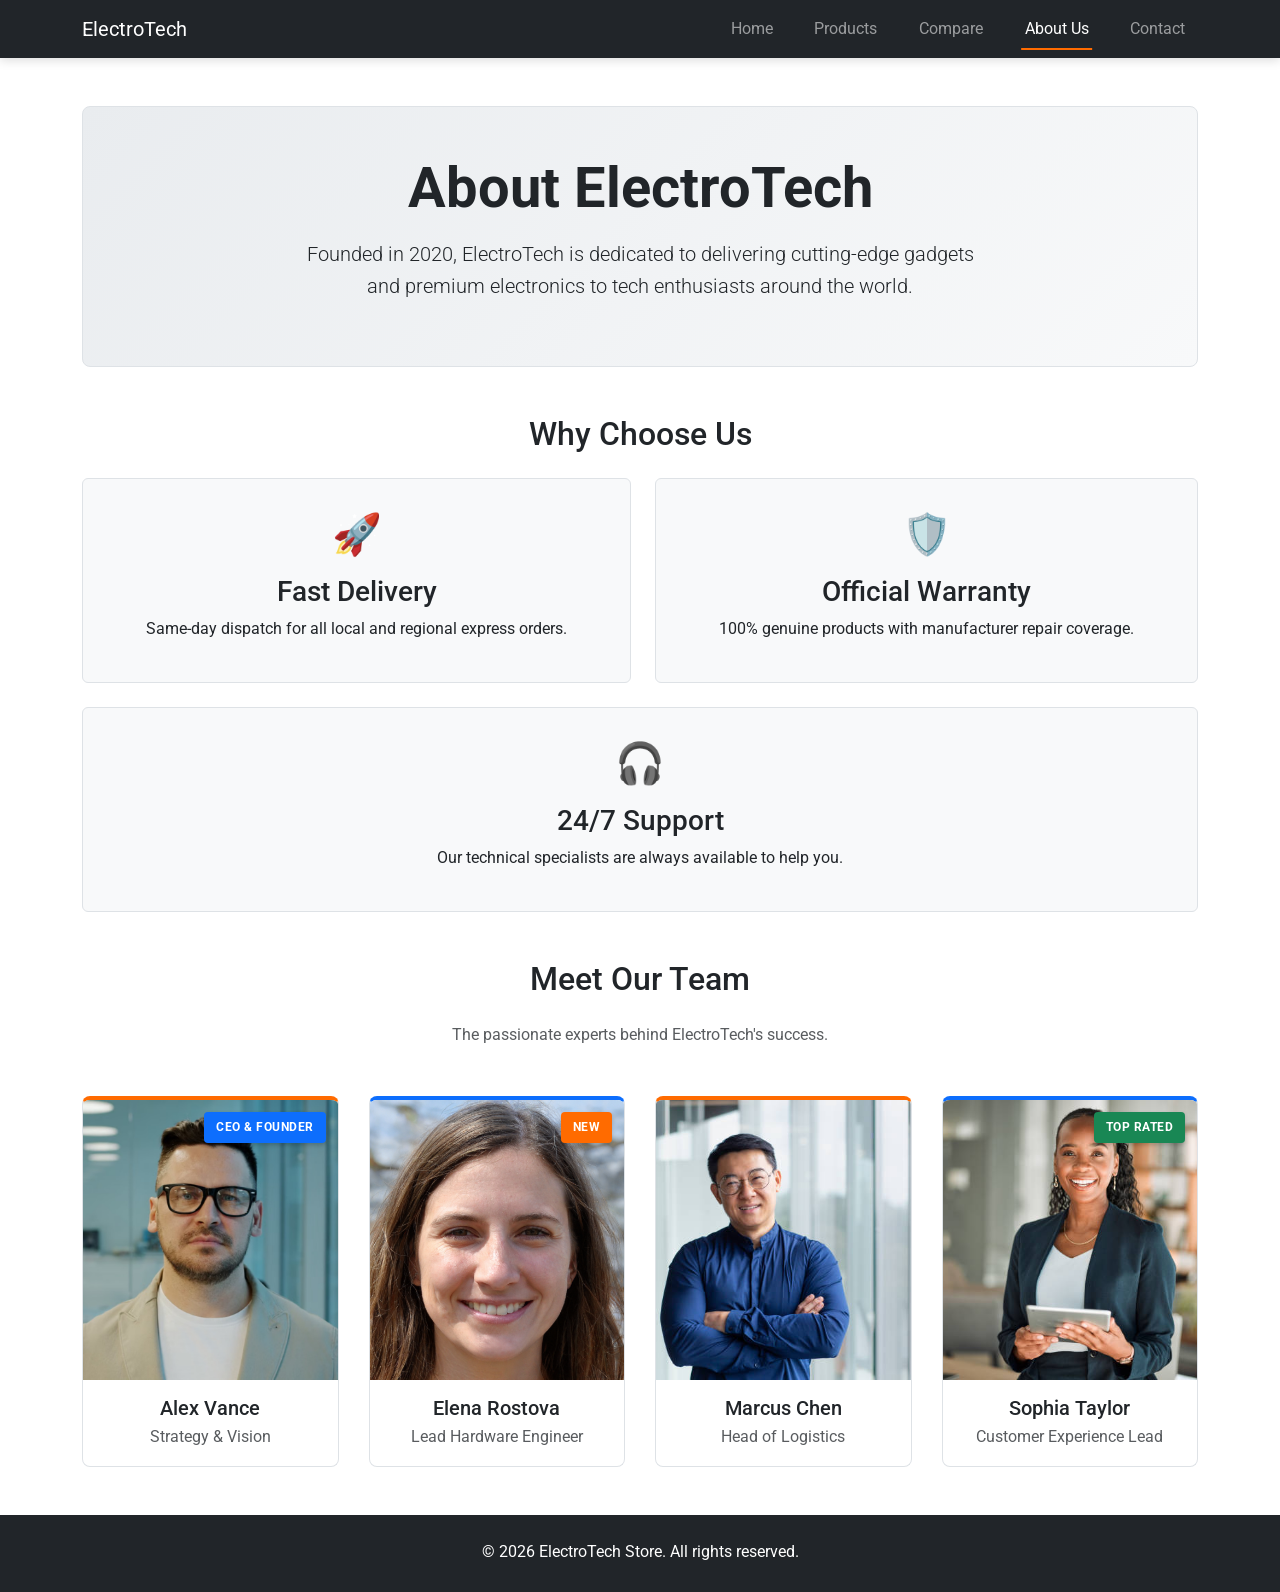
==== about.html @ 1ca1ad10 "Add about page layout and style.css design" ====
<!DOCTYPE html>
<html lang="en">
<head>
    <meta charset="UTF-8">
    <meta name="viewport" content="width=device-width, initial-scale=1.0">
    <title>ElectroTech - About Us & Team</title>
    <link rel="preconnect" href="https://fonts.googleapis.com">
    <link rel="preconnect" href="https://fonts.gstatic.com" crossorigin>
    <link href="https://fonts.googleapis.com/css2?family=Roboto:wght@300;400;700&display=swap" rel="stylesheet">
    <link href="https://cdn.jsdelivr.net/npm/bootstrap@5.3.0/dist/css/bootstrap.min.css" rel="stylesheet">
    <link rel="stylesheet" href="css/style.css">
</head>
<body>

    <header class="navbar navbar-expand-lg navbar-dark bg-dark sticky-top custom-header">
        <div class="container d-flex justify-content-between align-items-center">
            <a class="navbar-brand font-weight-bold" href="index.html">ElectroTech</a>
            <nav>
                <ul class="navbar-nav d-flex flex-row gap-3">
                    <li class="nav-item"><a class="nav-link" href="index.html">Home</a></li>
                    <li class="nav-item"><a class="nav-link" href="products.html">Products</a></li>
                    <li class="nav-item"><a class="nav-link" href="compare.html">Compare</a></li>
                    <li class="nav-item"><a class="nav-link active" href="about.html">About Us</a></li>
                    <li class="nav-item"><a class="nav-link" href="contact.html">Contact</a></li>
                </ul>
            </nav>
        </div>
    </header>

    <main class="container my-5">
        <section class="about-hero p-5 mb-5 rounded-3 text-center">
            <h1 class="display-4 fw-bold mb-3">About ElectroTech</h1>
            <p class="lead max-w-700 mx-auto">
                Founded in 2020, ElectroTech is dedicated to delivering cutting-edge gadgets and premium electronics to tech enthusiasts around the world.
            </p>
        </section>

        <section class="mb-5">
            <h2 class="text-center mb-4">Why Choose Us</h2>
            <div class="features-wrapper d-flex flex-wrap justify-content-between gap-4">
                <div class="feature-item flex-fill p-4 rounded text-center">
                    <div class="feature-icon mb-2">🚀</div>
                    <h3>Fast Delivery</h3>
                    <p>Same-day dispatch for all local and regional express orders.</p>
                </div>
                <div class="feature-item flex-fill p-4 rounded text-center">
                    <div class="feature-icon mb-2">🛡️</div>
                    <h3>Official Warranty</h3>
                    <p>100% genuine products with manufacturer repair coverage.</p>
                </div>
                <div class="feature-item flex-fill p-4 rounded text-center">
                    <div class="feature-icon mb-2">🎧</div>
                    <h3>24/7 Support</h3>
                    <p>Our technical specialists are always available to help you.</p>
                </div>
            </div>
        </section>

        <section class="my-5">
            <h2 class="text-center mb-4">Meet Our Team</h2>
            <p class="text-muted text-center mb-5">The passionate experts behind ElectroTech's success.</p>

            <div class="team-grid">
                <article class="team-card">
                    <div class="team-card__image-container">
                        <img src="img/team1.jpg" alt="Alex Vance Photo" loading="lazy">
                        <span class="badge-status badge-status--lead">CEO & Founder</span>
                    </div>
                    <div class="team-card__content p-3 text-center">
                        <h3 class="h5 mb-1">Alex Vance</h3>
                        <p class="text-muted mb-0">Strategy & Vision</p>
                    </div>
                </article>

                <article class="team-card">
                    <div class="team-card__image-container">
                        <img src="img/team2.jpg" alt="Elena Rostova Photo" loading="lazy">
                        <span class="badge-status badge-status--new">NEW</span>
                    </div>
                    <div class="team-card__content p-3 text-center">
                        <h3 class="h5 mb-1">Elena Rostova</h3>
                        <p class="text-muted mb-0">Lead Hardware Engineer</p>
                    </div>
                </article>

                <article class="team-card">
                    <div class="team-card__image-container">
                        <img src="img/team3.jpg" alt="Marcus Chen Photo" loading="lazy">
                    </div>
                    <div class="team-card__content p-3 text-center">
                        <h3 class="h5 mb-1">Marcus Chen</h3>
                        <p class="text-muted mb-0">Head of Logistics</p>
                    </div>
                </article>

                <article class="team-card">
                    <div class="team-card__image-container">
                        <img src="img/team4.jpg" alt="Sophia Taylor Photo" loading="lazy">
                        <span class="badge-status badge-status--top">TOP RATED</span>
                    </div>
                    <div class="team-card__content p-3 text-center">
                        <h3 class="h5 mb-1">Sophia Taylor</h3>
                        <p class="text-muted mb-0">Customer Experience Lead</p>
                    </div>
                </article>
            </div>
        </section>
    </main>

    <footer class="bg-dark text-white text-center py-4 mt-auto">
        <div class="container">
            <p class="mb-1">&copy; 2026 ElectroTech Store. All rights reserved.</p>
        </div>
    </footer>

</body>
</html>
---- css/style.css ----
:root {
  --primary-color: #0d6efd;
  --primary-hover: #0b5ed7;
  --secondary-color: #6c757d;
  --accent-color: #ff6b00;
  --accent-green: #198754;
  
  --bg-light: #f8f9fa;
  --bg-card: #ffffff;
  --border-color: #dee2e6;
  
  --text-dark: #212529;
  --text-muted: #6c757d;

  --font-base: 'Roboto', system-ui, -apple-system, sans-serif;

  --radius-sm: 4px;
  --radius-md: 8px;
  --radius-lg: 16px;

  --transition-fast: all 0.2s ease-in-out;
  --transition-normal: all 0.3s ease-in-out;
  --shadow-subtle: 0 4px 6px rgba(0, 0, 0, 0.05);
  --shadow-hover: 0 10px 20px rgba(0, 0, 0, 0.12);
}

body {
  font-family: var(--font-base);
  color: var(--text-dark);
  background-color: #ffffff;
  line-height: 1.6;
}

.custom-header {
  position: sticky;
  top: 0;
  z-index: 1030;
  box-shadow: 0 2px 10px rgba(0, 0, 0, 0.15);
}

.navbar-nav .nav-link {
  position: relative;
  transition: var(--transition-fast);
  padding: 0.5rem 0.8rem !important;
}

.navbar-nav .nav-link:hover,
.navbar-nav .nav-link:focus {
  color: #ffffff !important;
  outline: none;
}

.navbar-nav .nav-link::after {
  content: '';
  position: absolute;
  width: 0%;
  height: 2px;
  bottom: 0;
  left: 50%;
  background-color: var(--accent-color);
  transition: var(--transition-fast);
  transform: translateX(-50%);
}

.navbar-nav .nav-link:hover::after,
.navbar-nav .nav-link:focus::after,
.navbar-nav .nav-link.active::after {
  width: 80%;
}

.about-hero {
  background: linear-gradient(135deg, #e9ecef 0%, #f8f9fa 100%);
  border: 1px solid var(--border-color);
}

.max-w-700 {
  max-width: 700px;
}

.features-wrapper {
  display: flex;
  flex-wrap: wrap;
}

.feature-item {
  background-color: var(--bg-light);
  border: 1px solid var(--border-color);
  transition: var(--transition-normal);
  min-width: 250px;
}

.feature-item:hover {
  transform: translateY(-5px);
  box-shadow: var(--shadow-hover);
  border-color: var(--primary-color);
}

.feature-icon {
  font-size: 2.5rem;
}

.team-grid {
  display: grid;
  grid-template-columns: repeat(auto-fit, minmax(250px, 1fr));
  gap: 30px;
}

.team-card {
  background-color: var(--bg-card);
  border: 1px solid var(--border-color);
  border-radius: var(--radius-md);
  overflow: hidden;
  transition: var(--transition-normal);
  position: relative;
}

.team-card:hover {
  transform: translateY(-8px);
  box-shadow: var(--shadow-hover);
}

.team-card__image-container {
  position: relative;
  width: 100%;
  height: 280px;
  overflow: hidden;
  background-color: #e9ecef;
}

.team-card__image-container img {
  width: 100%;
  height: 100%;
  object-fit: cover;
  transition: var(--transition-normal);
}

.team-card:hover .team-card__image-container img {
  transform: scale(1.05);
}

.badge-status {
  position: absolute;
  top: 12px;
  right: 12px;
  padding: 6px 12px;
  font-size: 0.75rem;
  font-weight: 700;
  color: #ffffff;
  border-radius: var(--radius-sm);
  text-transform: uppercase;
  letter-spacing: 0.5px;
  box-shadow: 0 2px 4px rgba(0, 0, 0, 0.2);
}

.badge-status--lead {
  background-color: var(--primary-color);
}

.badge-status--new {
  background-color: var(--accent-color);
}

.badge-status--top {
  background-color: var(--accent-green);
}

.team-grid .team-card:nth-child(even) {
  border-top: 4px solid var(--primary-color);
}

.team-grid .team-card:nth-child(odd) {
  border-top: 4px solid var(--accent-color);
}

.table {
  border-color: var(--border-color);
}

.table tbody tr:nth-child(odd) {
  background-color: #ffffff;
}

.table tbody tr:nth-child(even) {
  background-color: rgba(13, 110, 253, 0.03);
}

.table tbody tr:hover {
  background-color: rgba(13, 110, 253, 0.08);
  transition: var(--transition-fast);
}

.table tbody tr:first-child td {
  font-weight: bold;
  color: var(--primary-color);
  font-size: 1.1rem;
}

.card {
  transition: var(--transition-normal);
  border-radius: var(--radius-md);
}

.card:hover {
  transform: translateY(-4px);
  box-shadow: var(--shadow-hover) !important;
}

.btn-success {
  background-color: var(--accent-green);
  border: none;
  transition: var(--transition-fast);
}

.btn-success:hover,
.btn-success:focus {
  background-color: #146c43;
  box-shadow: 0 0 0 0.25rem rgba(25, 135, 84, 0.4);
}
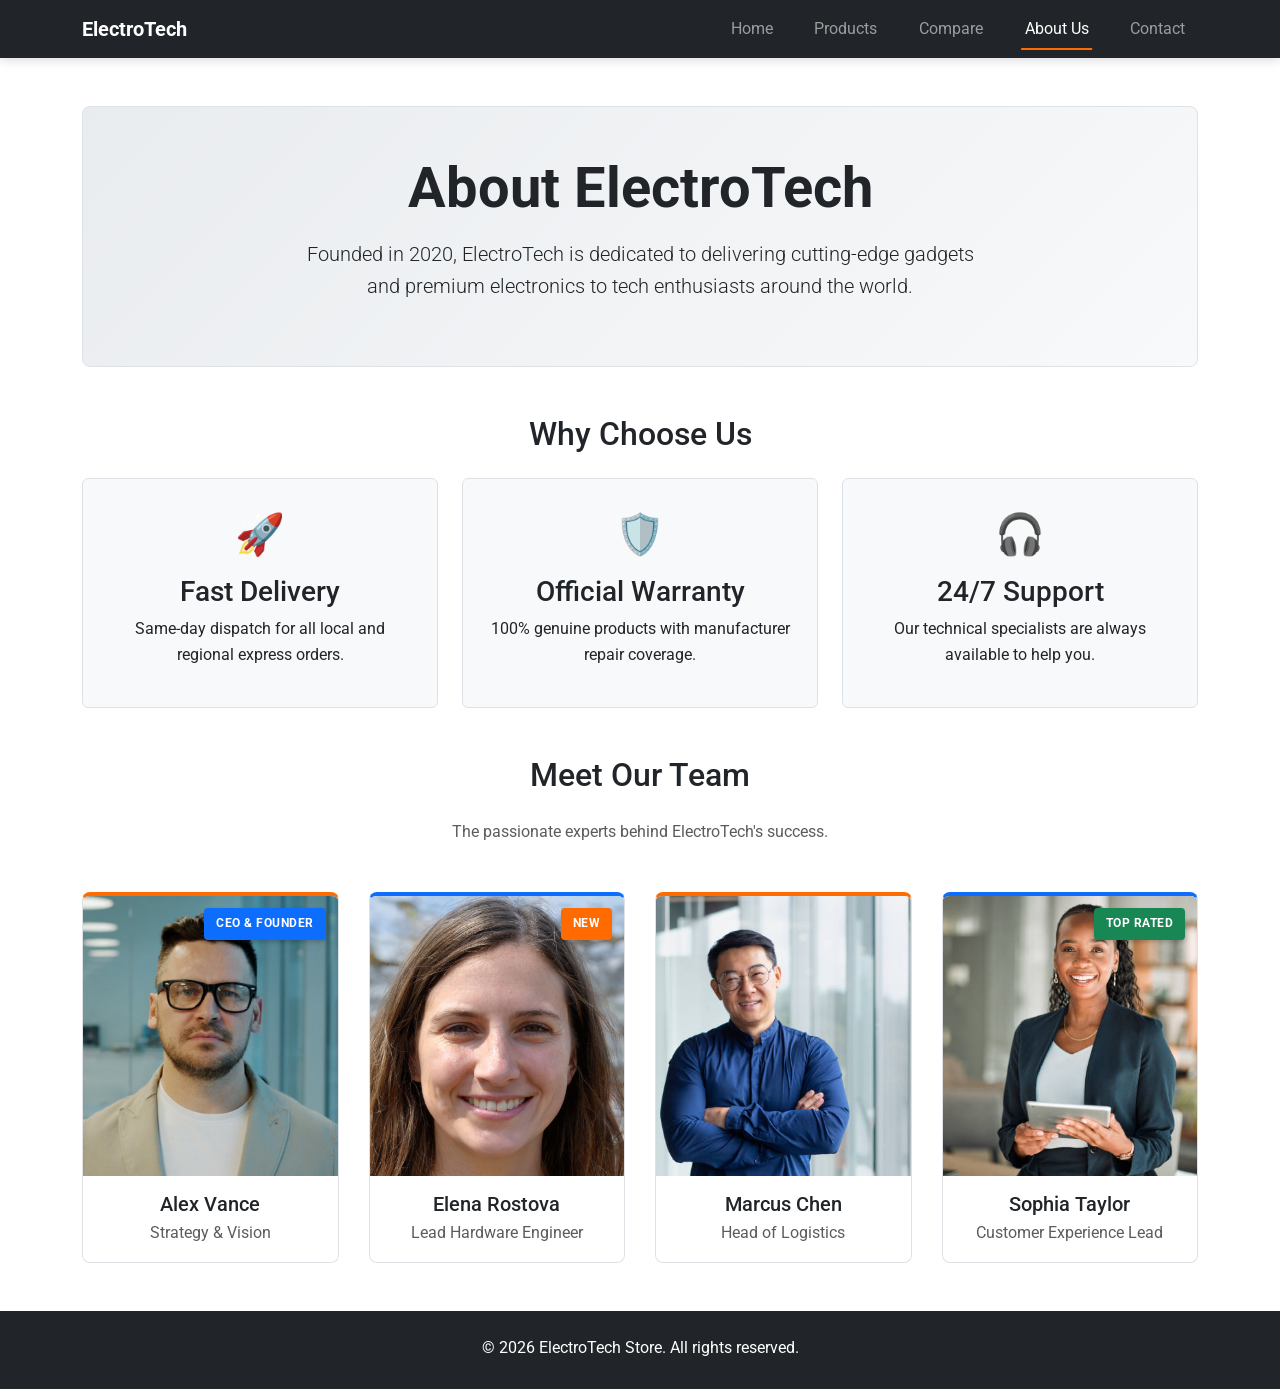
==== commit 75b5154c: "feat: add responsive contact form and GitHub Pages deployment" ====
--- a/about.html
+++ b/about.html
@@ -14,9 +14,12 @@
 
     <header class="navbar navbar-expand-lg navbar-dark bg-dark sticky-top custom-header">
         <div class="container d-flex justify-content-between align-items-center">
-            <a class="navbar-brand font-weight-bold" href="index.html">ElectroTech</a>
-            <nav>
-                <ul class="navbar-nav d-flex flex-row gap-3">
+            <a class="navbar-brand fw-bold" href="index.html">ElectroTech</a>
+            <button class="navbar-toggler" type="button" data-bs-toggle="collapse" data-bs-target="#mainNavbar" aria-controls="mainNavbar" aria-expanded="false" aria-label="Toggle navigation">
+                <span class="navbar-toggler-icon"></span>
+            </button>
+            <nav class="collapse navbar-collapse" id="mainNavbar">
+                <ul class="navbar-nav ms-auto gap-lg-3">
                     <li class="nav-item"><a class="nav-link" href="index.html">Home</a></li>
                     <li class="nav-item"><a class="nav-link" href="products.html">Products</a></li>
                     <li class="nav-item"><a class="nav-link" href="compare.html">Compare</a></li>
@@ -37,21 +40,27 @@
 
         <section class="mb-5">
             <h2 class="text-center mb-4">Why Choose Us</h2>
-            <div class="features-wrapper d-flex flex-wrap justify-content-between gap-4">
-                <div class="feature-item flex-fill p-4 rounded text-center">
+            <div class="row g-4">
+                <div class="col-12 col-md-6 col-lg-4">
+                <div class="feature-item h-100 p-4 rounded text-center">
                     <div class="feature-icon mb-2">🚀</div>
                     <h3>Fast Delivery</h3>
                     <p>Same-day dispatch for all local and regional express orders.</p>
                 </div>
-                <div class="feature-item flex-fill p-4 rounded text-center">
+                </div>
+                <div class="col-12 col-md-6 col-lg-4">
+                <div class="feature-item h-100 p-4 rounded text-center">
                     <div class="feature-icon mb-2">🛡️</div>
                     <h3>Official Warranty</h3>
                     <p>100% genuine products with manufacturer repair coverage.</p>
                 </div>
-                <div class="feature-item flex-fill p-4 rounded text-center">
+                </div>
+                <div class="col-12 col-md-6 col-lg-4">
+                <div class="feature-item h-100 p-4 rounded text-center">
                     <div class="feature-icon mb-2">🎧</div>
                     <h3>24/7 Support</h3>
                     <p>Our technical specialists are always available to help you.</p>
+                </div>
                 </div>
             </div>
         </section>
@@ -113,5 +122,6 @@
         </div>
     </footer>
 
+    <script src="https://cdn.jsdelivr.net/npm/bootstrap@5.3.0/dist/js/bootstrap.bundle.min.js"></script>
 </body>
 </html>
--- a/css/style.css
+++ b/css/style.css
@@ -77,16 +77,10 @@
   max-width: 700px;
 }
 
-.features-wrapper {
-  display: flex;
-  flex-wrap: wrap;
-}
-
 .feature-item {
   background-color: var(--bg-light);
   border: 1px solid var(--border-color);
   transition: var(--transition-normal);
-  min-width: 250px;
 }
 
 .feature-item:hover {
@@ -215,4 +209,53 @@
 .btn-success:focus {
   background-color: #146c43;
   box-shadow: 0 0 0 0.25rem rgba(25, 135, 84, 0.4);
+}
+
+.contact-card {
+  background-color: var(--bg-light);
+  border: 1px solid var(--border-color);
+}
+
+@media (max-width: 991.98px) {
+  .custom-header .navbar-collapse {
+    flex-basis: 100%;
+  }
+
+  .custom-header .navbar-nav {
+    align-items: flex-start;
+    padding-top: 0.5rem;
+  }
+
+  .custom-header .navbar-nav .nav-link {
+    padding-right: 0.25rem !important;
+    padding-left: 0.25rem !important;
+  }
+
+  .team-grid {
+    grid-template-columns: repeat(2, minmax(0, 1fr));
+    gap: 1.25rem;
+  }
+}
+
+@media (max-width: 575.98px) {
+  main.container {
+    margin-top: 1.5rem !important;
+    margin-bottom: 1.5rem !important;
+  }
+
+  .about-hero {
+    padding: 2rem 1rem !important;
+  }
+
+  .team-grid {
+    grid-template-columns: 1fr;
+  }
+
+  .team-card__image-container {
+    height: 240px;
+  }
+
+  .contact-card {
+    padding: 1.25rem !important;
+  }
 }
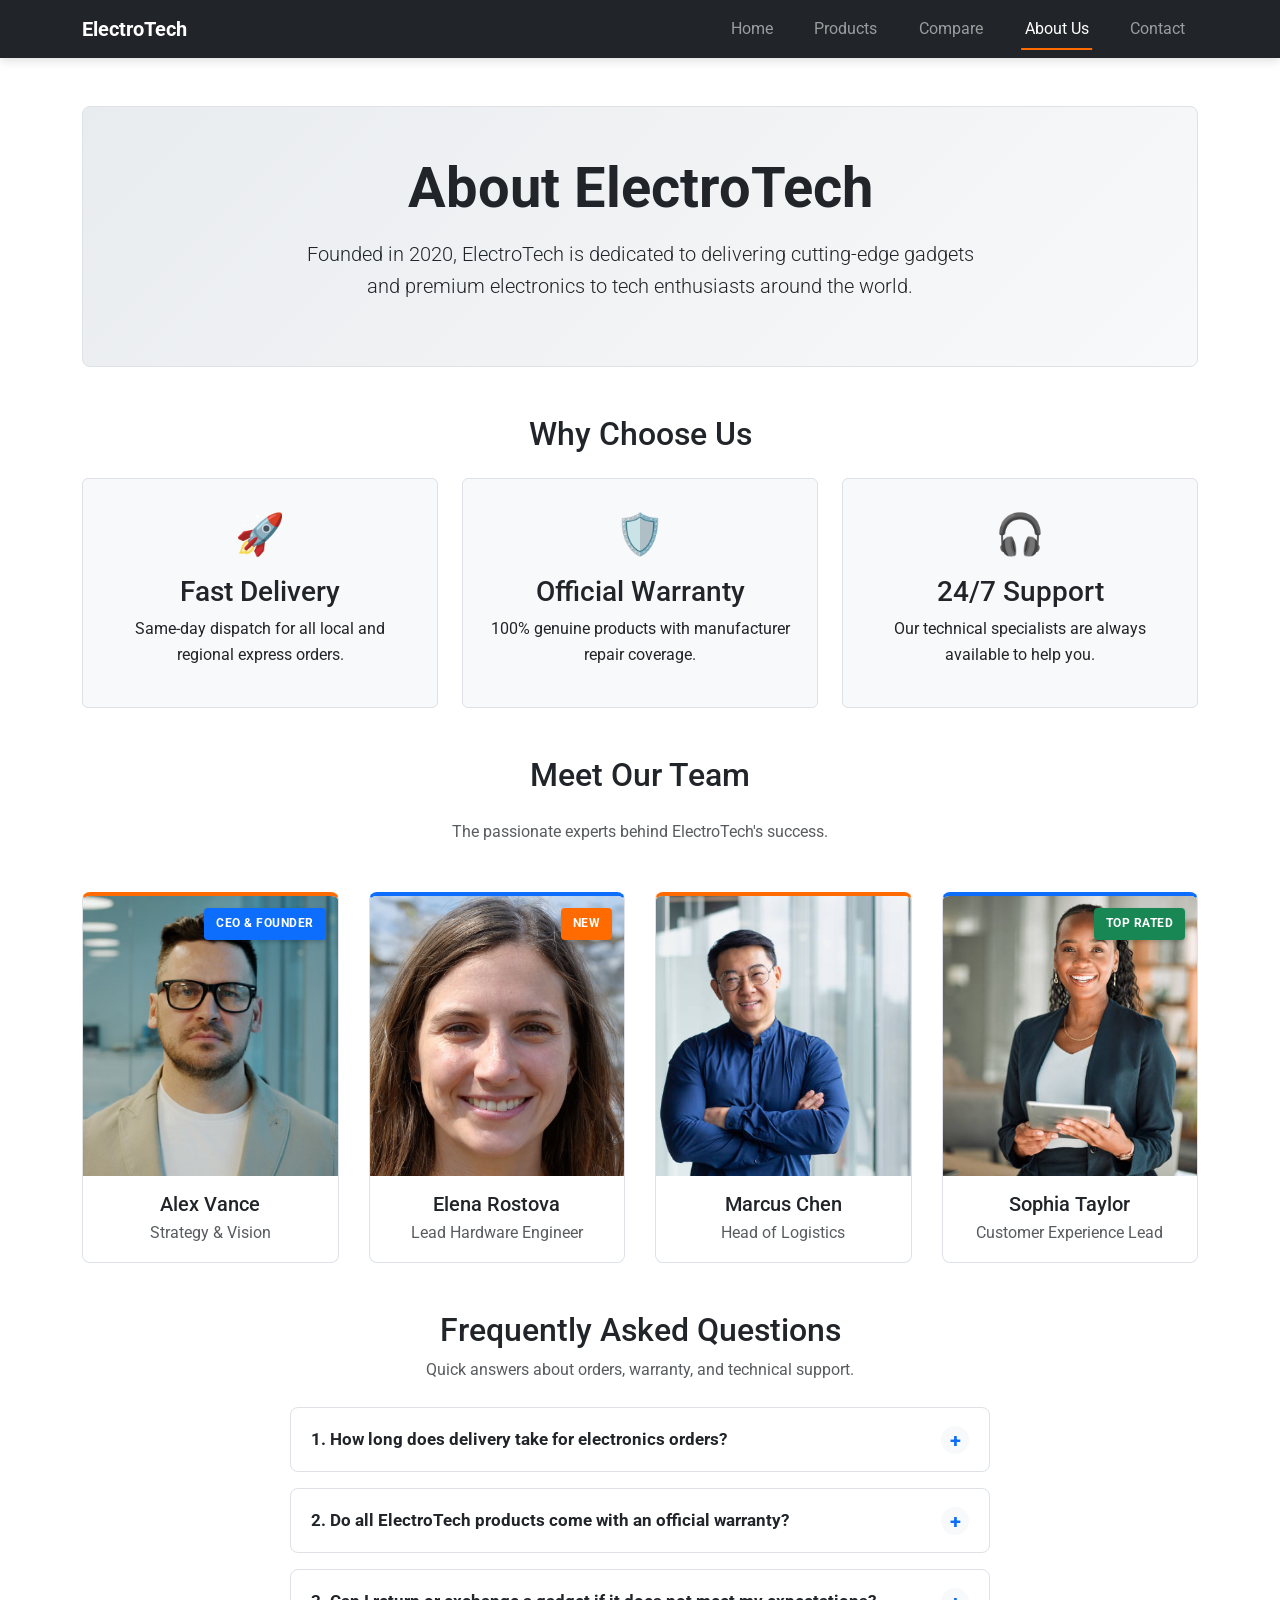
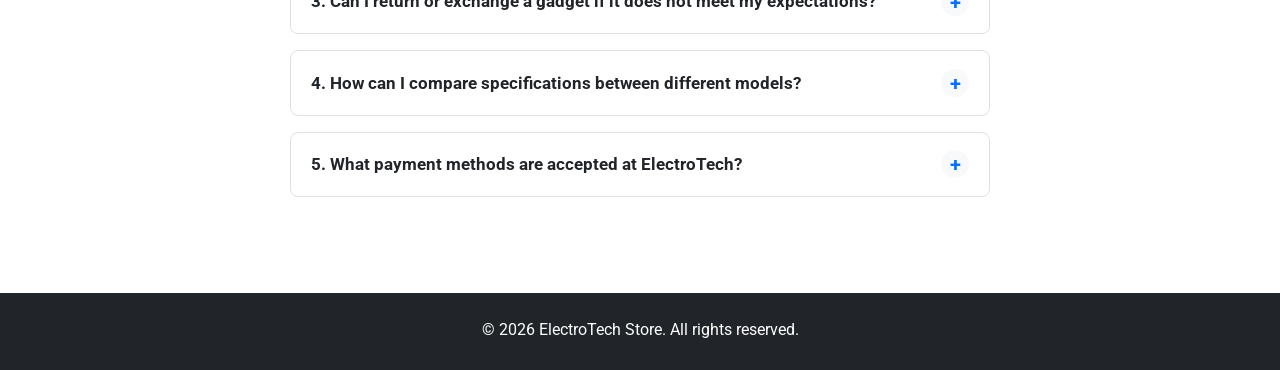
==== commit 85aaeba4: "Add jQuery FAQ section, unify page layouts and CSS variables" ====
--- a/about.html
+++ b/about.html
@@ -10,10 +10,10 @@
     <link href="https://cdn.jsdelivr.net/npm/bootstrap@5.3.0/dist/css/bootstrap.min.css" rel="stylesheet">
     <link rel="stylesheet" href="css/style.css">
 </head>
-<body>
+<body class="d-flex flex-column min-vh-100">
 
     <header class="navbar navbar-expand-lg navbar-dark bg-dark sticky-top custom-header">
-        <div class="container d-flex justify-content-between align-items-center">
+        <div class="container">
             <a class="navbar-brand fw-bold" href="index.html">ElectroTech</a>
             <button class="navbar-toggler" type="button" data-bs-toggle="collapse" data-bs-target="#mainNavbar" aria-controls="mainNavbar" aria-expanded="false" aria-label="Toggle navigation">
                 <span class="navbar-toggler-icon"></span>
@@ -23,7 +23,7 @@
                     <li class="nav-item"><a class="nav-link" href="index.html">Home</a></li>
                     <li class="nav-item"><a class="nav-link" href="products.html">Products</a></li>
                     <li class="nav-item"><a class="nav-link" href="compare.html">Compare</a></li>
-                    <li class="nav-item"><a class="nav-link active" href="about.html">About Us</a></li>
+                    <li class="nav-item"><a class="nav-link active" aria-current="page" href="about.html">About Us</a></li>
                     <li class="nav-item"><a class="nav-link" href="contact.html">Contact</a></li>
                 </ul>
             </nav>
@@ -42,25 +42,25 @@
             <h2 class="text-center mb-4">Why Choose Us</h2>
             <div class="row g-4">
                 <div class="col-12 col-md-6 col-lg-4">
-                <div class="feature-item h-100 p-4 rounded text-center">
-                    <div class="feature-icon mb-2">🚀</div>
-                    <h3>Fast Delivery</h3>
-                    <p>Same-day dispatch for all local and regional express orders.</p>
-                </div>
+                    <div class="feature-item h-100 p-4 rounded text-center">
+                        <div class="feature-icon mb-2">🚀</div>
+                        <h3>Fast Delivery</h3>
+                        <p>Same-day dispatch for all local and regional express orders.</p>
+                    </div>
                 </div>
                 <div class="col-12 col-md-6 col-lg-4">
-                <div class="feature-item h-100 p-4 rounded text-center">
-                    <div class="feature-icon mb-2">🛡️</div>
-                    <h3>Official Warranty</h3>
-                    <p>100% genuine products with manufacturer repair coverage.</p>
-                </div>
+                    <div class="feature-item h-100 p-4 rounded text-center">
+                        <div class="feature-icon mb-2">🛡️</div>
+                        <h3>Official Warranty</h3>
+                        <p>100% genuine products with manufacturer repair coverage.</p>
+                    </div>
                 </div>
                 <div class="col-12 col-md-6 col-lg-4">
-                <div class="feature-item h-100 p-4 rounded text-center">
-                    <div class="feature-icon mb-2">🎧</div>
-                    <h3>24/7 Support</h3>
-                    <p>Our technical specialists are always available to help you.</p>
-                </div>
+                    <div class="feature-item h-100 p-4 rounded text-center">
+                        <div class="feature-icon mb-2">🎧</div>
+                        <h3>24/7 Support</h3>
+                        <p>Our technical specialists are always available to help you.</p>
+                    </div>
                 </div>
             </div>
         </section>
@@ -73,11 +73,11 @@
                 <article class="team-card">
                     <div class="team-card__image-container">
                         <img src="img/team1.jpg" alt="Alex Vance Photo" loading="lazy">
-                        <span class="badge-status badge-status--lead">CEO & Founder</span>
+                        <span class="badge-status badge-status--lead">CEO &amp; Founder</span>
                     </div>
                     <div class="team-card__content p-3 text-center">
                         <h3 class="h5 mb-1">Alex Vance</h3>
-                        <p class="text-muted mb-0">Strategy & Vision</p>
+                        <p class="text-muted mb-0">Strategy &amp; Vision</p>
                     </div>
                 </article>
 
@@ -114,6 +114,63 @@
                 </article>
             </div>
         </section>
+
+        <section class="my-5" id="faqSection">
+            <h2 class="text-center mb-2">Frequently Asked Questions</h2>
+            <p class="text-muted text-center mb-4">Quick answers about orders, warranty, and technical support.</p>
+
+            <div class="max-w-700 mx-auto d-flex flex-column gap-3" id="faqAccordion">
+                <article class="faq-item">
+                    <button type="button" class="faq-question" aria-expanded="false">
+                        <span>1. How long does delivery take for electronics orders?</span>
+                        <span class="faq-icon" aria-hidden="true">+</span>
+                    </button>
+                    <div class="faq-answer">
+                        <p class="mb-0">Local orders within Astana are dispatched the same day and arrive within 24 hours. Regional express shipping across Kazakhstan takes 2 to 4 business days.</p>
+                    </div>
+                </article>
+
+                <article class="faq-item">
+                    <button type="button" class="faq-question" aria-expanded="false">
+                        <span>2. Do all ElectroTech products come with an official warranty?</span>
+                        <span class="faq-icon" aria-hidden="true">+</span>
+                    </button>
+                    <div class="faq-answer">
+                        <p class="mb-0">Yes, every smartphone, laptop, and audio device includes a 1-year or 2-year manufacturer warranty covering hardware defects and authorized service repairs.</p>
+                    </div>
+                </article>
+
+                <article class="faq-item">
+                    <button type="button" class="faq-question" aria-expanded="false">
+                        <span>3. Can I return or exchange a gadget if it does not meet my expectations?</span>
+                        <span class="faq-icon" aria-hidden="true">+</span>
+                    </button>
+                    <div class="faq-answer">
+                        <p class="mb-0">You can return or exchange any unopened or undamaged item within 14 days of purchase with the original packaging and receipt.</p>
+                    </div>
+                </article>
+
+                <article class="faq-item">
+                    <button type="button" class="faq-question" aria-expanded="false">
+                        <span>4. How can I compare specifications between different models?</span>
+                        <span class="faq-icon" aria-hidden="true">+</span>
+                    </button>
+                    <div class="faq-answer">
+                        <p class="mb-0">Visit our Compare page to view side-by-side hardware specs, battery capacities, display types, and pricing across flagship devices.</p>
+                    </div>
+                </article>
+
+                <article class="faq-item">
+                    <button type="button" class="faq-question" aria-expanded="false">
+                        <span>5. What payment methods are accepted at ElectroTech?</span>
+                        <span class="faq-icon" aria-hidden="true">+</span>
+                    </button>
+                    <div class="faq-answer">
+                        <p class="mb-0">We accept Visa, Mastercard, Kaspi QR/Gold, Apple Pay, and corporate bank transfers for bulk hardware orders.</p>
+                    </div>
+                </article>
+            </div>
+        </section>
     </main>
 
     <footer class="bg-dark text-white text-center py-4 mt-auto">
@@ -123,5 +180,8 @@
     </footer>
 
     <script src="https://cdn.jsdelivr.net/npm/bootstrap@5.3.0/dist/js/bootstrap.bundle.min.js"></script>
+    <script src="https://code.jquery.com/jquery-3.7.1.min.js"></script>
+    <script src="js/script.js"></script>
+    <script src="js/faq.js"></script>
 </body>
 </html>
--- a/css/style.css
+++ b/css/style.css
@@ -27,7 +27,7 @@
 body {
   font-family: var(--font-base);
   color: var(--text-dark);
-  background-color: #ffffff;
+  background-color: var(--bg-card);
   line-height: 1.6;
 }
 
@@ -166,12 +166,75 @@
   border-top: 4px solid var(--accent-color);
 }
 
+/* FAQ Section */
+.faq-item {
+  background-color: var(--bg-card);
+  border: 1px solid var(--border-color);
+  border-radius: var(--radius-md);
+  overflow: hidden;
+  transition: var(--transition-fast);
+}
+
+.faq-item:hover,
+.faq-item.active {
+  border-color: var(--primary-color);
+  box-shadow: var(--shadow-subtle);
+}
+
+.faq-question {
+  width: 100%;
+  background: none;
+  border: none;
+  padding: 1.1rem 1.25rem;
+  text-align: left;
+  font-size: 1.05rem;
+  font-weight: 700;
+  color: var(--text-dark);
+  display: flex;
+  justify-content: space-between;
+  align-items: center;
+  gap: 1rem;
+  cursor: pointer;
+  transition: var(--transition-fast);
+}
+
+.faq-question:hover {
+  color: var(--primary-color);
+}
+
+.faq-icon {
+  display: inline-flex;
+  align-items: center;
+  justify-content: center;
+  width: 28px;
+  height: 28px;
+  border-radius: 50%;
+  background-color: var(--bg-light);
+  color: var(--primary-color);
+  font-size: 1.25rem;
+  font-weight: 700;
+  flex-shrink: 0;
+  transition: var(--transition-fast);
+}
+
+.faq-item.active .faq-icon {
+  background-color: var(--primary-color);
+  color: #ffffff;
+}
+
+.faq-answer {
+  display: none;
+  padding: 0.9rem 1.25rem 1.1rem 1.25rem;
+  color: var(--text-muted);
+  border-top: 1px solid var(--border-color);
+}
+
 .table {
   border-color: var(--border-color);
 }
 
 .table tbody tr:nth-child(odd) {
-  background-color: #ffffff;
+  background-color: var(--bg-card);
 }
 
 .table tbody tr:nth-child(even) {
@@ -189,7 +252,32 @@
   font-size: 1.1rem;
 }
 
+#productTable tbody tr:first-child td {
+  font-weight: normal;
+  color: inherit;
+  font-size: inherit;
+}
+
+#productTable td:first-child,
+#productTable td:nth-child(n+4) {
+  text-align: center;
+}
+
+#productTable .actions-cell {
+  white-space: nowrap;
+}
+
+#productTable .row-highlight td {
+  background-color: rgba(25, 135, 84, 0.15);
+}
+
+#productTable td.stock-low {
+  color: #dc3545;
+  font-weight: 700;
+}
+
 .card {
+  background-color: var(--bg-card);
   transition: var(--transition-normal);
   border-radius: var(--radius-md);
 }
@@ -197,6 +285,15 @@
 .card:hover {
   transform: translateY(-4px);
   box-shadow: var(--shadow-hover) !important;
+}
+
+.card-img-top {
+  cursor: pointer;
+  transition: var(--transition-fast);
+}
+
+.card-img-top:hover {
+  opacity: 0.9;
 }
 
 .btn-success {
@@ -216,6 +313,93 @@
   border: 1px solid var(--border-color);
 }
 
+.lightbox-modal {
+  position: fixed;
+  top: 0;
+  left: 0;
+  width: 100vw;
+  height: 100vh;
+  z-index: 2000;
+  display: flex;
+  align-items: center;
+  justify-content: center;
+}
+
+.lightbox-overlay {
+  position: absolute;
+  top: 0;
+  left: 0;
+  width: 100%;
+  height: 100%;
+  background: rgba(0, 0, 0, 0.85);
+  backdrop-filter: blur(4px);
+}
+
+.lightbox-content {
+  position: relative;
+  z-index: 2001;
+  max-width: 90vw;
+  max-height: 90vh;
+  display: flex;
+  align-items: center;
+  justify-content: center;
+}
+
+.lightbox-body {
+  text-align: center;
+}
+
+.lightbox-body img {
+  max-width: 80vw;
+  max-height: 70vh;
+  object-fit: contain;
+  border-radius: var(--radius-md);
+  box-shadow: 0 10px 30px rgba(0, 0, 0, 0.5);
+  background: #ffffff;
+}
+
+.lightbox-caption {
+  color: #ffffff;
+  margin-top: 12px;
+  font-size: 1.1rem;
+  font-weight: 500;
+}
+
+.lightbox-close {
+  position: absolute;
+  top: -40px;
+  right: 0;
+  background: none;
+  border: none;
+  color: #ffffff;
+  font-size: 2.5rem;
+  line-height: 1;
+  cursor: pointer;
+  transition: var(--transition-fast);
+}
+
+.lightbox-close:hover {
+  color: var(--accent-color);
+}
+
+.lightbox-nav {
+  background: rgba(255, 255, 255, 0.2);
+  border: none;
+  color: #ffffff;
+  font-size: 2rem;
+  padding: 8px 16px;
+  border-radius: 50%;
+  cursor: pointer;
+  transition: var(--transition-fast);
+  margin: 0 15px;
+  user-select: none;
+}
+
+.lightbox-nav:hover {
+  background: var(--primary-color);
+  color: #ffffff;
+}
+
 @media (max-width: 991.98px) {
   .custom-header .navbar-collapse {
     flex-basis: 100%;
@@ -258,4 +442,10 @@
   .contact-card {
     padding: 1.25rem !important;
   }
+
+  .lightbox-nav {
+    padding: 4px 10px;
+    font-size: 1.5rem;
+    margin: 0 5px;
+  }
 }
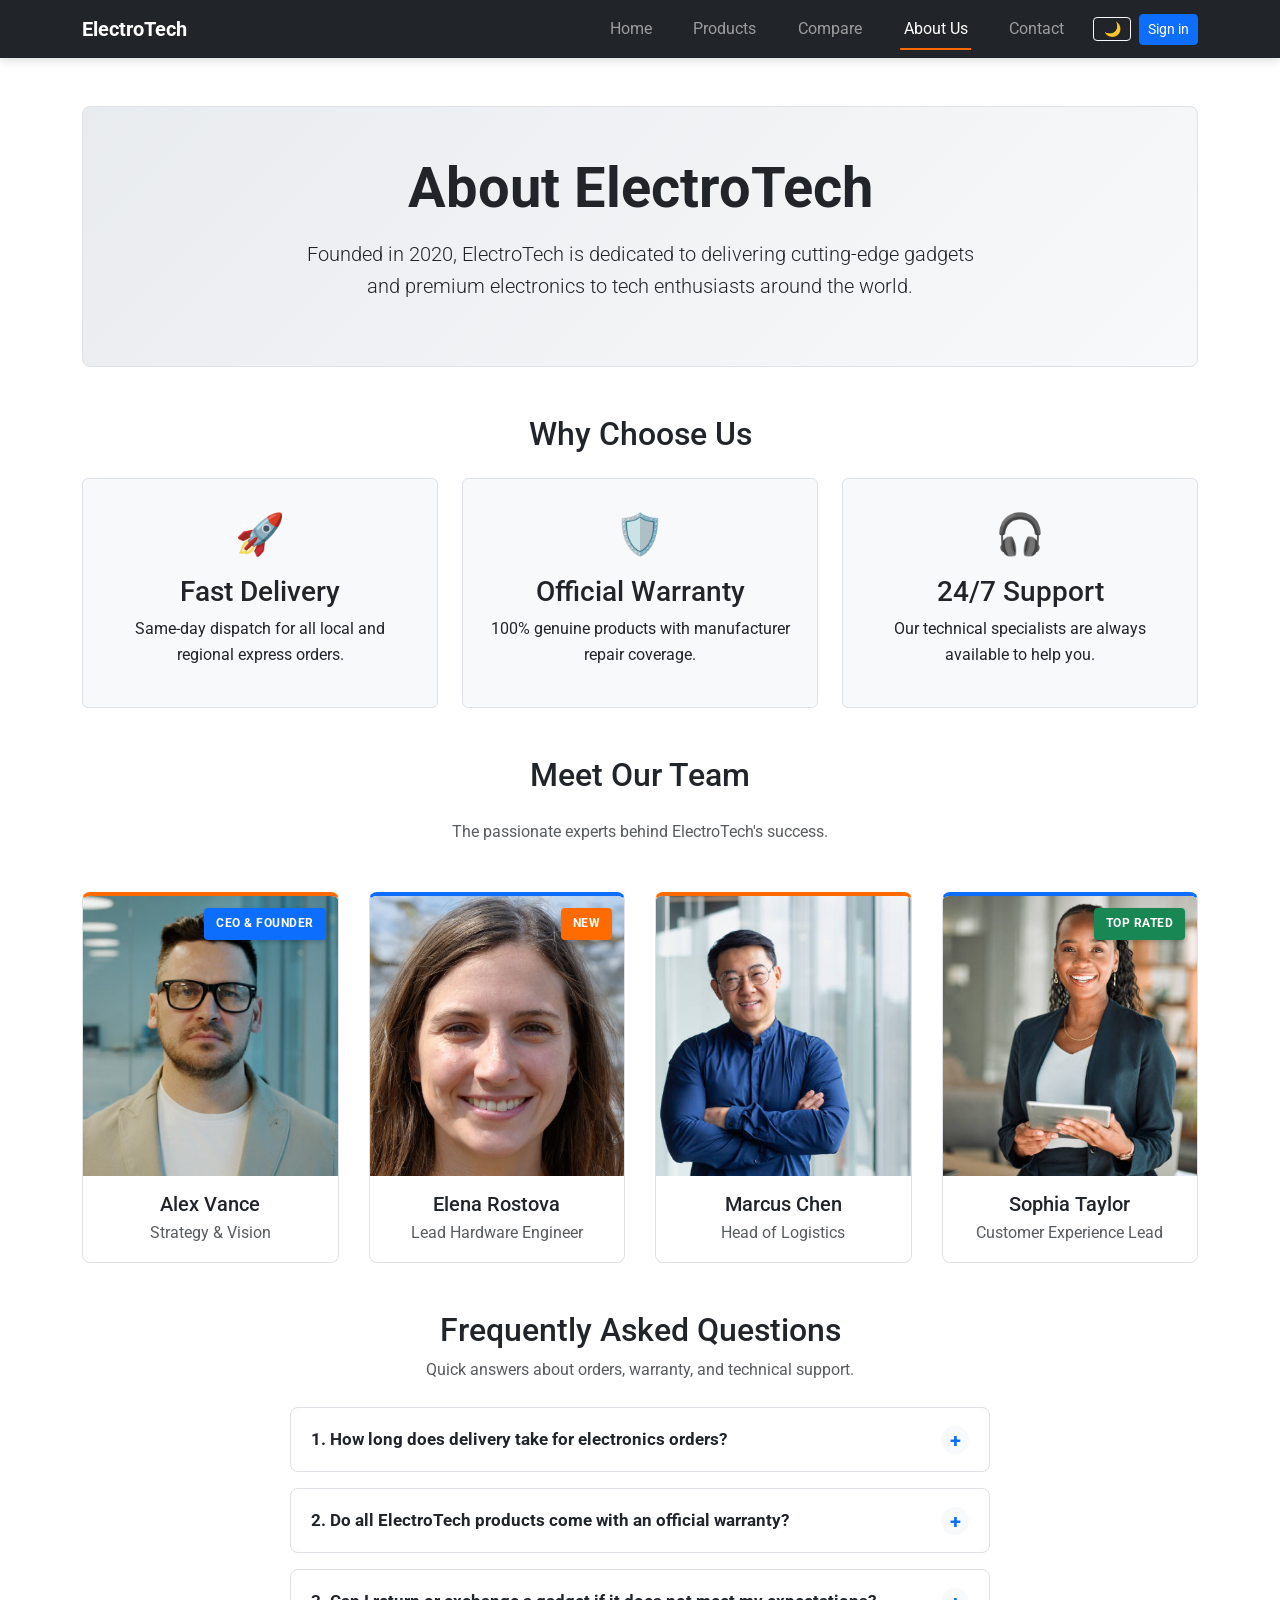
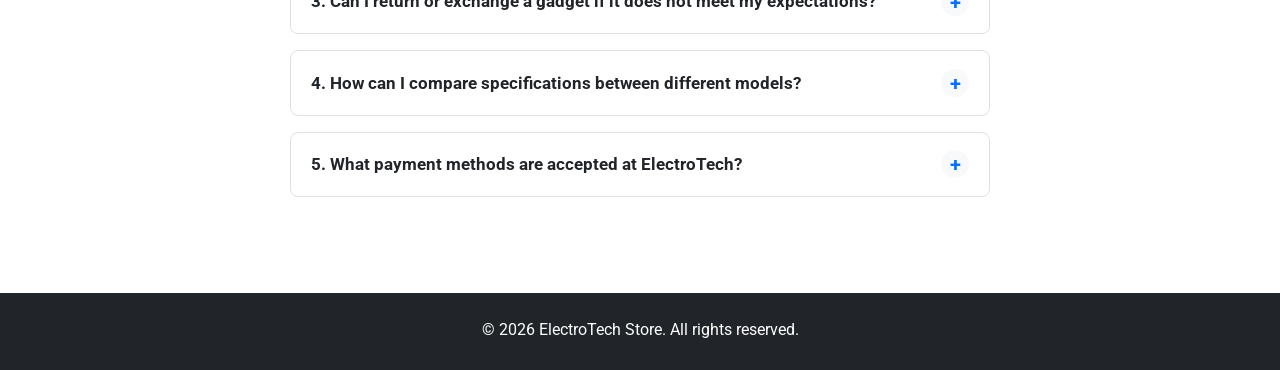
==== commit e5938138: "feat: add light/dark theme toggle and sign in with localStorag" ====
--- a/about.html
+++ b/about.html
@@ -9,6 +9,7 @@
     <link href="https://fonts.googleapis.com/css2?family=Roboto:wght@300;400;700&display=swap" rel="stylesheet">
     <link href="https://cdn.jsdelivr.net/npm/bootstrap@5.3.0/dist/css/bootstrap.min.css" rel="stylesheet">
     <link rel="stylesheet" href="css/style.css">
+    <script src="js/theme.js"></script>
 </head>
 <body class="d-flex flex-column min-vh-100">
 
@@ -26,6 +27,12 @@
                     <li class="nav-item"><a class="nav-link active" aria-current="page" href="about.html">About Us</a></li>
                     <li class="nav-item"><a class="nav-link" href="contact.html">Contact</a></li>
                 </ul>
+                <div class="nav-controls d-flex align-items-center gap-2 ms-lg-3 mt-2 mt-lg-0">
+                    <button type="button" class="btn btn-outline-light btn-sm" id="themeToggle" aria-label="Switch theme">🌙</button>
+                    <button type="button" class="btn btn-primary btn-sm auth-guest" data-bs-toggle="modal" data-bs-target="#signinModal">Sign in</button>
+                    <span class="navbar-text text-white auth-user d-none">Hi, <strong data-user-name></strong></span>
+                    <button type="button" class="btn btn-outline-light btn-sm auth-user d-none" id="signOutBtn">Sign out</button>
+                </div>
             </nav>
         </div>
     </header>
@@ -173,6 +180,41 @@
         </section>
     </main>
 
+    <div class="modal fade" id="signinModal" tabindex="-1" aria-labelledby="signinModalLabel" aria-hidden="true">
+        <div class="modal-dialog modal-dialog-centered">
+            <div class="modal-content">
+                <form id="signinForm" novalidate>
+                    <div class="modal-header">
+                        <h2 class="modal-title h5" id="signinModalLabel">Sign in to ElectroTech</h2>
+                        <button type="button" class="btn-close" data-bs-dismiss="modal" aria-label="Close"></button>
+                    </div>
+                    <div class="modal-body">
+                        <div class="mb-3">
+                            <label for="signinName" class="form-label">Name</label>
+                            <input type="text" class="form-control" id="signinName" autocomplete="name">
+                            <div class="invalid-feedback">Enter your name: 2–30 letters.</div>
+                        </div>
+                        <div class="mb-3">
+                            <label for="signinEmail" class="form-label">Email</label>
+                            <input type="email" class="form-control" id="signinEmail" autocomplete="email">
+                            <div class="invalid-feedback">Enter a valid email, for example name@example.com.</div>
+                        </div>
+                        <div class="mb-3">
+                            <label for="signinPassword" class="form-label">Password</label>
+                            <input type="password" class="form-control" id="signinPassword" autocomplete="current-password">
+                            <div class="invalid-feedback">Password must be at least 6 characters.</div>
+                        </div>
+                        <p class="small text-muted mb-0">Only your name and email are saved in this browser. The password is never stored.</p>
+                    </div>
+                    <div class="modal-footer">
+                        <button type="button" class="btn btn-outline-secondary" data-bs-dismiss="modal">Cancel</button>
+                        <button type="submit" class="btn btn-primary">Sign in</button>
+                    </div>
+                </form>
+            </div>
+        </div>
+    </div>
+
     <footer class="bg-dark text-white text-center py-4 mt-auto">
         <div class="container">
             <p class="mb-1">&copy; 2026 ElectroTech Store. All rights reserved.</p>
@@ -182,6 +224,7 @@
     <script src="https://cdn.jsdelivr.net/npm/bootstrap@5.3.0/dist/js/bootstrap.bundle.min.js"></script>
     <script src="https://code.jquery.com/jquery-3.7.1.min.js"></script>
     <script src="js/script.js"></script>
+    <script src="js/auth.js"></script>
     <script src="js/faq.js"></script>
 </body>
 </html>
--- a/css/style.css
+++ b/css/style.css
@@ -24,6 +24,24 @@
   --shadow-hover: 0 10px 20px rgba(0, 0, 0, 0.12);
 }
 
+[data-bs-theme="dark"] {
+  --bg-light: #2b3035;
+  --bg-card: #212529;
+  --border-color: #3d444b;
+  --text-dark: #e9ecef;
+  --text-muted: #adb5bd;
+  --shadow-subtle: 0 4px 6px rgba(0, 0, 0, 0.4);
+  --shadow-hover: 0 10px 20px rgba(0, 0, 0, 0.5);
+}
+
+[data-bs-theme="dark"] .about-hero {
+  background: linear-gradient(135deg, #2b3035 0%, #1a1d20 100%);
+}
+
+[data-bs-theme="dark"] .team-card__image-container {
+  background-color: #2b3035;
+}
+
 body {
   font-family: var(--font-base);
   color: var(--text-dark);
@@ -66,6 +84,15 @@
 .navbar-nav .nav-link:focus::after,
 .navbar-nav .nav-link.active::after {
   width: 80%;
+}
+
+.nav-controls .btn {
+  white-space: nowrap;
+}
+
+#themeToggle {
+  width: 38px;
+  line-height: 1;
 }
 
 .about-hero {
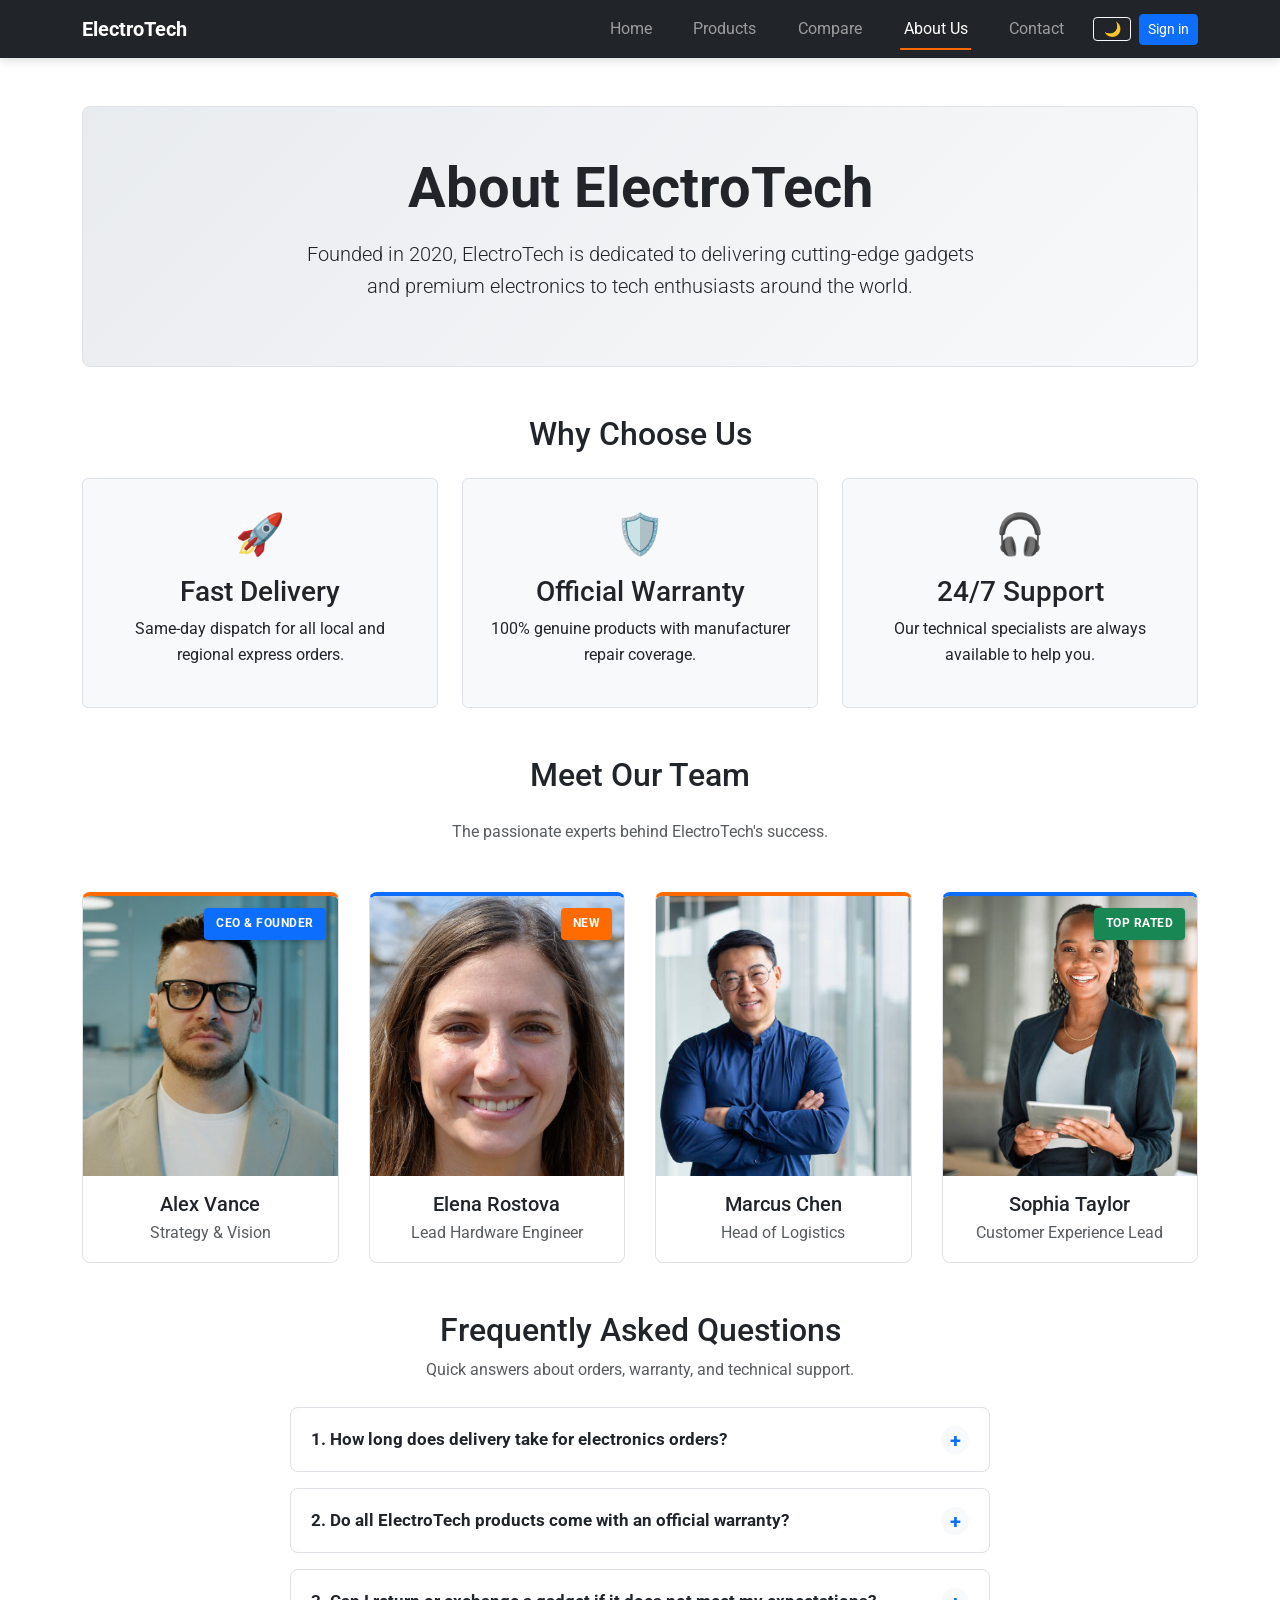
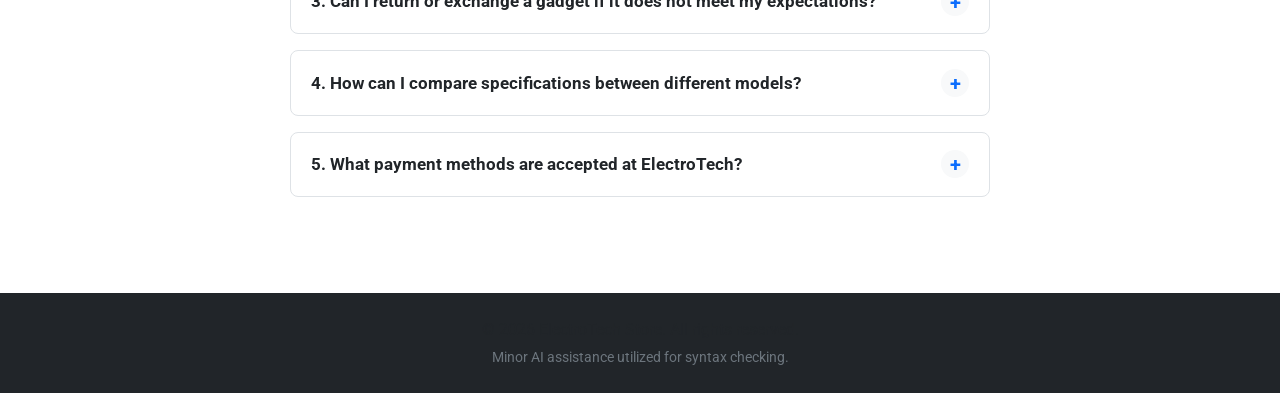
==== commit 7aa8eafc: "Final update: add electronics API catalog, report, screenshots and footer" ====
--- a/about.html
+++ b/about.html
@@ -214,12 +214,10 @@
             </div>
         </div>
     </div>
-
-    <footer class="bg-dark text-white text-center py-4 mt-auto">
-        <div class="container">
-            <p class="mb-1">&copy; 2026 ElectroTech Store. All rights reserved.</p>
-        </div>
-    </footer>
+<footer class="text-center py-4 text-muted bg-dark text-light">
+    <p class="mb-1">&copy; 2026 ElectroTech Store. All rights reserved.</p>
+    <p class="small text-secondary mb-0">Minor AI assistance utilized for syntax checking.</p>
+</footer>
 
     <script src="https://cdn.jsdelivr.net/npm/bootstrap@5.3.0/dist/js/bootstrap.bundle.min.js"></script>
     <script src="https://code.jquery.com/jquery-3.7.1.min.js"></script>
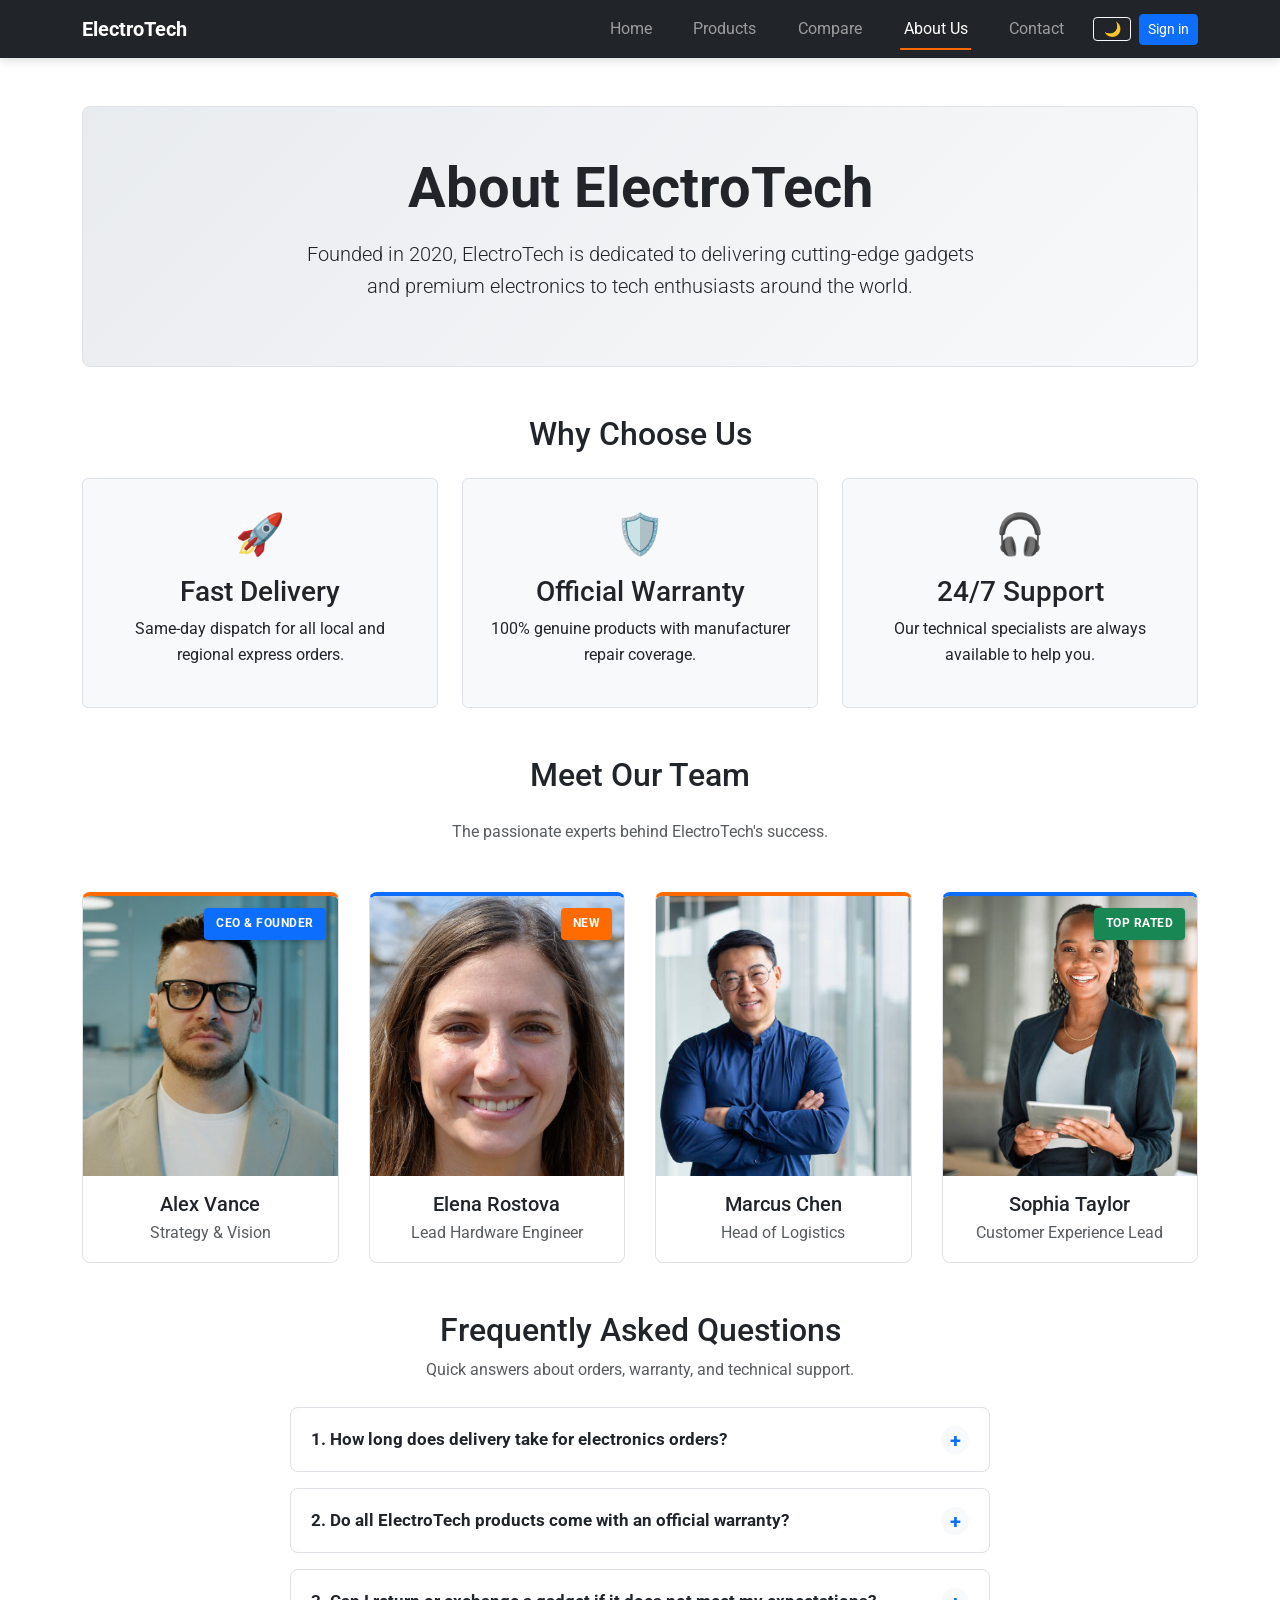
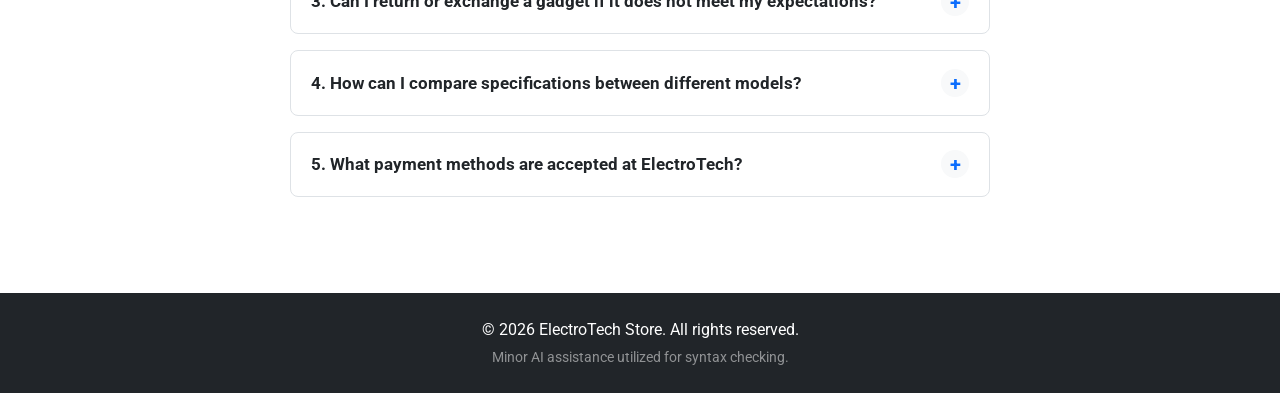
==== commit 6fb1ddf3: "commit fixes after force push broke everything ._." ====
--- a/about.html
+++ b/about.html
@@ -214,10 +214,12 @@
             </div>
         </div>
     </div>
-<footer class="text-center py-4 text-muted bg-dark text-light">
-    <p class="mb-1">&copy; 2026 ElectroTech Store. All rights reserved.</p>
-    <p class="small text-secondary mb-0">Minor AI assistance utilized for syntax checking.</p>
-</footer>
+    <footer class="bg-dark text-white text-center py-4 mt-auto">
+        <div class="container">
+            <p class="mb-1">&copy; 2026 ElectroTech Store. All rights reserved.</p>
+            <p class="small text-white-50 mb-0">Minor AI assistance utilized for syntax checking.</p>
+        </div>
+    </footer>
 
     <script src="https://cdn.jsdelivr.net/npm/bootstrap@5.3.0/dist/js/bootstrap.bundle.min.js"></script>
     <script src="https://code.jquery.com/jquery-3.7.1.min.js"></script>
